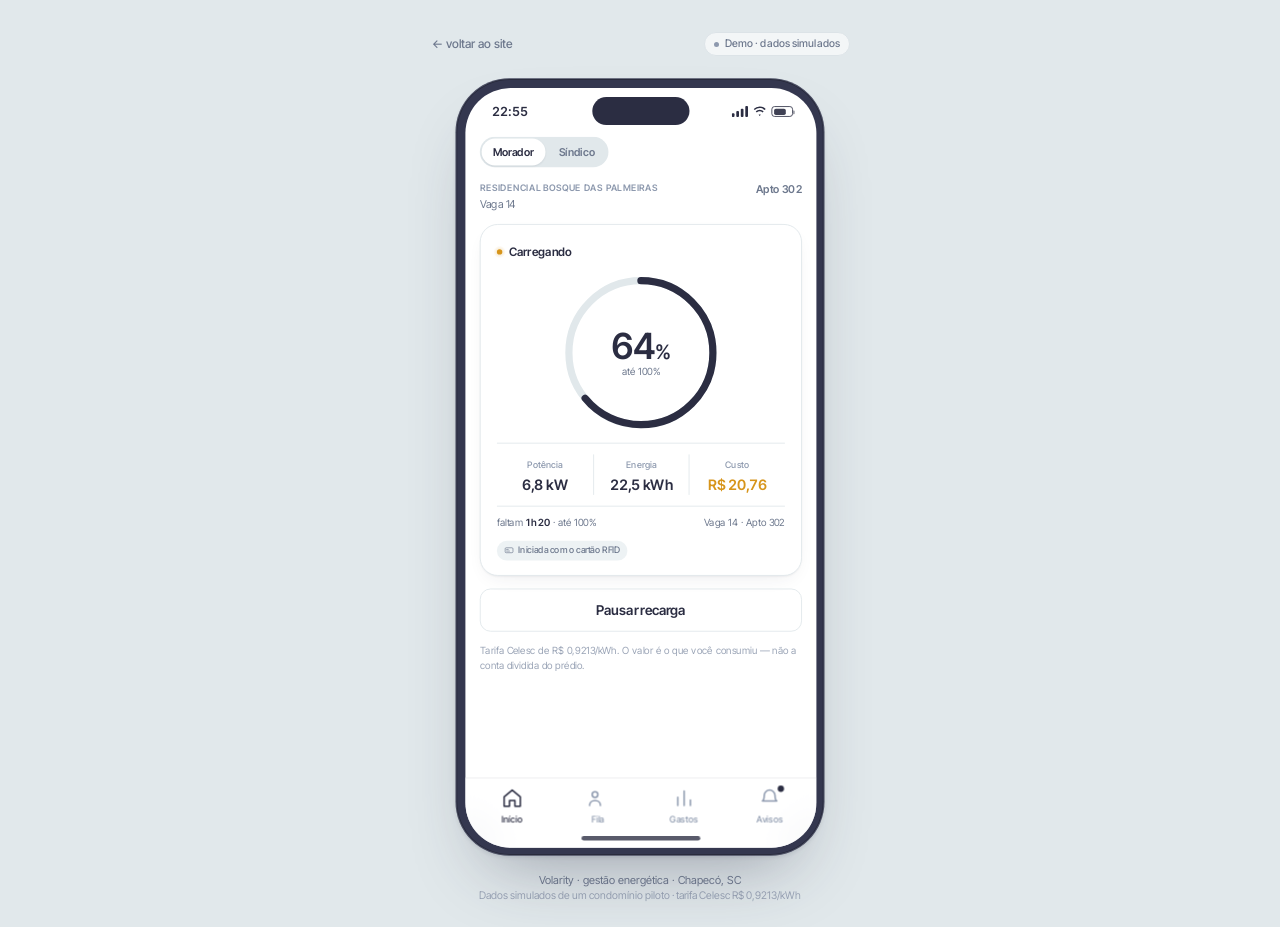
==== painel/index.html @ f6ef62b4 "first commit: landing Volarity + protótipo do app Co-Authored-By: Claude Opus 5.5 <noreply@anthropic" ====
<!doctype html>
<html lang="pt-BR">
<head>
<meta charset="utf-8">
<meta name="viewport" content="width=device-width, initial-scale=1, viewport-fit=cover">
<meta name="theme-color" content="#EDF2F4">
<title>Volarity — app do morador e do síndico</title>
<meta name="description" content="Protótipo navegável do app Volarity: cada recarga de carro elétrico do condomínio medida e cobrada de quem carregou. Dados simulados.">
<link rel="preconnect" href="https://fonts.googleapis.com">
<link rel="preconnect" href="https://fonts.gstatic.com" crossorigin>
<link href="https://fonts.googleapis.com/css2?family=Inter+Tight:wght@400;500;600;700&display=swap" rel="stylesheet">
<link rel="stylesheet" href="css/app.css">
<link rel="stylesheet" href="css/telas.css">
<link rel="icon" href="data:image/svg+xml,%3Csvg xmlns='http://www.w3.org/2000/svg' viewBox='0 0 64 64'%3E%3Crect width='64' height='64' rx='15' fill='%232B2D42'/%3E%3Cpath d='M17 19l15 28 15-28' fill='none' stroke='%23EDF2F4' stroke-width='5' stroke-linecap='round' stroke-linejoin='round'/%3E%3Ccircle cx='47' cy='19' r='4' fill='%23D7951B'/%3E%3C/svg%3E">
</head>
<body>

<!-- ===== fundo da página no desktop ===== -->
<div class="pagina-fundo" aria-hidden="true"></div>

<main class="palco">

  <!-- links de navegação fora do aparelho -->
  <header class="fora">
    <a class="voltar" href="../">← voltar ao site</a>
    <span class="selo-demo">Demo · dados simulados</span>
  </header>

  <!-- ===== iPhone ===== -->
  <div class="aparelho" id="aparelho">
    <div class="aparelho__borda">
      <div class="aparelho__tela" id="tela">

        <!-- Status bar iOS -->
        <div class="statusbar" id="statusbar" aria-hidden="true">
          <span class="statusbar__hora" id="hora-status">9:41</span>
          <span class="statusbar__ilha"></span>
          <span class="statusbar__icones">
            <svg width="18" height="12" viewBox="0 0 18 12" fill="none"><rect x="0" y="8" width="3" height="4" rx="1" fill="currentColor"/><rect x="5" y="5.5" width="3" height="6.5" rx="1" fill="currentColor"/><rect x="10" y="3" width="3" height="9" rx="1" fill="currentColor"/><rect x="15" y="0" width="3" height="12" rx="1" fill="currentColor"/></svg>
            <svg width="16" height="12" viewBox="0 0 16 12" fill="none"><path d="M8 2.2c2.1 0 4 .8 5.5 2.2l1.2-1.2A9.4 9.4 0 0 0 8 .4 9.4 9.4 0 0 0 1.3 3.2l1.2 1.2C4 3 5.9 2.2 8 2.2Zm0 3.6c1.2 0 2.3.4 3.2 1.2l1.2-1.2A6.4 6.4 0 0 0 8 4a6.4 6.4 0 0 0-4.4 1.8l1.2 1.2A4.6 4.6 0 0 1 8 5.8Zm0 3.4c-.5 0-.9.2-1.2.5L8 11l1.2-1.3c-.3-.3-.7-.5-1.2-.5Z" fill="currentColor"/></svg>
            <span class="statusbar__bateria"><i></i></span>
          </span>
        </div>

        <!-- ===== área rolável ===== -->
        <div class="conteudo" id="conteudo">

          <!-- troca de persona -->
          <div class="persona" role="tablist" aria-label="Modo do app">
            <button class="persona__btn is-ativo" role="tab" aria-selected="true" data-persona="morador">Morador</button>
            <button class="persona__btn" role="tab" aria-selected="false" data-persona="sindico">Síndico</button>
          </div>

          <!-- TELAS -->
          <section class="tela" id="visao" data-tela="visao" data-titulo="Início" data-persona="morador"></section>
          <section class="tela" id="fila" data-tela="fila" data-titulo="Fila" data-persona="morador"></section>
          <section class="tela" id="gastos" data-tela="gastos" data-titulo="Gastos" data-persona="morador"></section>
          <section class="tela" id="alertas" data-tela="alertas" data-titulo="Avisos" data-persona="morador"></section>
          <section class="tela" id="sindico" data-tela="sindico" data-titulo="Relatório" data-persona="sindico"></section>
          <section class="tela" id="cadastro" data-tela="cadastro" data-titulo="Cadastro" data-persona="sindico"></section>
          <section class="tela" id="dashboard" data-tela="dashboard" data-titulo="Painel web" data-persona="sindico"></section>

        </div>

        <!-- Notificação push (desce do topo) -->
        <div class="push" id="push" role="status" aria-live="polite">
          <div class="push__icone" aria-hidden="true">
            <svg width="20" height="20" viewBox="0 0 64 64"><rect width="64" height="64" rx="15" fill="#2B2D42"/><path d="M17 19l15 28 15-28" fill="none" stroke="#EDF2F4" stroke-width="6" stroke-linecap="round" stroke-linejoin="round"/><circle cx="47" cy="19" r="5" fill="#D7951B"/></svg>
          </div>
          <div class="push__texto">
            <p class="push__app">Volarity <span id="push-hora">agora</span></p>
            <p class="push__titulo" id="push-titulo">Carregando · 64% · faltam 1 h 20</p>
            <p class="push__corpo" id="push-corpo">Vaga 14 · Apto 302</p>
          </div>
        </div>

        <!-- Folha (sheet) do iOS para compartilhar -->
        <div class="sheet" id="sheet" hidden>
          <div class="sheet__fundo" data-fechar-sheet></div>
          <div class="sheet__caixa" role="dialog" aria-modal="true" aria-labelledby="sheet-titulo">
            <div class="sheet__puxador" aria-hidden="true"></div>
            <h2 class="sheet__titulo" id="sheet-titulo">Relatório de novembro</h2>
            <pre class="sheet__resumo" id="sheet-resumo"></pre>
            <div class="sheet__acoes">
              <button class="btn btn--primario" id="sheet-copiar">Copiar resumo</button>
              <button class="btn btn--contorno" data-fechar-sheet>Fechar</button>
            </div>
          </div>
        </div>

        <!-- Tab bar -->
        <nav class="tabbar" id="tabbar" aria-label="Telas do app">
          <a class="tab is-ativo" href="#visao" data-aba="visao">
            <span class="tab__ico" aria-hidden="true"><svg viewBox="0 0 24 24" fill="none"><path d="M3 10.6 12 3l9 7.6V21h-6v-6.4H9V21H3V10.6Z" stroke="currentColor" stroke-width="1.7" stroke-linejoin="round"/></svg></span>
            <span class="tab__lbl">Início</span>
          </a>
          <a class="tab" href="#fila" data-aba="fila">
            <span class="tab__ico" aria-hidden="true"><svg viewBox="0 0 24 24" fill="none"><circle cx="9" cy="8" r="3.2" stroke="currentColor" stroke-width="1.7"/><path d="M3 20c0-3.2 2.7-5.4 6-5.4s6 2.2 6 5.4" stroke="currentColor" stroke-width="1.7" stroke-linecap="round"/><path d="M16 5.4a3.2 3.2 0 0 1 0 5.6M18 14.9c1.9.6 3 2.2 3 4.1" stroke="currentColor" stroke-width="1.7" stroke-linecap="round"/></svg></span>
            <span class="tab__lbl">Fila</span>
          </a>
          <a class="tab" href="#gastos" data-aba="gastos">
            <span class="tab__ico" aria-hidden="true"><svg viewBox="0 0 24 24" fill="none"><path d="M5 20V11M12 20V4M19 20v-6" stroke="currentColor" stroke-width="1.9" stroke-linecap="round"/></svg></span>
            <span class="tab__lbl">Gastos</span>
          </a>
          <a class="tab" href="#alertas" data-aba="alertas">
            <span class="tab__ico" aria-hidden="true"><svg viewBox="0 0 24 24" fill="none"><path d="M6 9a6 6 0 1 1 12 0c0 5 2 6 2 6H4s2-1 2-6Z" stroke="currentColor" stroke-width="1.7" stroke-linejoin="round"/><path d="M10 19a2 2 0 0 0 4 0" stroke="currentColor" stroke-width="1.7" stroke-linecap="round"/></svg></span>
            <span class="tab__lbl">Avisos</span>
            <span class="tab__ponto" id="tab-ponto" hidden></span>
          </a>
        </nav>

        <!-- barra home do iOS -->
        <div class="homebar" aria-hidden="true"></div>
      </div>
    </div>
  </div>

  <footer class="fora fora--rodape">
    <p>Volarity · gestão energética · Chapecó, SC</p>
    <p class="fora__nota">Dados simulados de um condomínio piloto · tarifa Celesc R$ 0,9213/kWh</p>
  </footer>
</main>

<script src="js/dados.js"></script>
<script src="js/telas.js"></script>
<script src="js/app.js"></script>
</body>
</html>
---- painel/css/app.css ----
/* ============================================================
   Volarity · protótipo do app — base
   tokens de MARCA.md / DESIGN.md · moldura, status bar, tab bar
   este arquivo: tokens + moldura + status bar (o resto em app-2.css)
   ============================================================ */

@import url("app-2.css");

:root{
  /* base — MARCA.md */
  --tinta:    #2B2D42;
  --aco:      #8D99AE;
  --clara:    #EDF2F4;
  --mostarda: #D7951B;
  --verde:    #3B481C;

  /* derivados do mesmo sistema */
  --branco:   #FFFFFF;
  --clara-2:  #E1E8EB;
  --tinta-2:  #34374F;
  --tinta-3:  #3F4259;

  /* texto */
  --texto:    #2B2D42;
  --texto-2:  #6D788D;
  --texto-3:  #9AA4B6;
  --texto-inv:   #EDF2F4;
  --texto-inv-2: #8D99AE;
  --borda:       #DCE3E7;
  --borda-esc:   rgba(141,153,174,.22);

  /* dados */
  --dado-1: #8D99AE;
  --dado-2: #B9C2D0;
  --dado-realce: #2B2D42;

  /* tipografia do app — tamanho real de iOS, não escala */
  --f-app: -apple-system, BlinkMacSystemFont, "SF Pro Text", "Inter Tight", system-ui, "Segoe UI", sans-serif;
  --f-num: "Inter Tight", -apple-system, BlinkMacSystemFont, system-ui, sans-serif;
  --t-app: 15px;
  --t-app-mini: 10px;
  --t-app-num: 40px;

  /* forma */
  --r-4: 4px; --r-8: 8px; --r-12: 12px; --r-20: 20px; --r-28: 28px;

  /* sombras */
  --sombra-cartao: 0 1px 2px rgba(43,45,66,.06), 0 8px 24px -12px rgba(43,45,66,.14);
  --sombra-phone: 0 2px 4px rgba(43,45,66,.10), 0 40px 80px -36px rgba(43,45,66,.42);

  /* motion */
  --e-saida: cubic-bezier(.22,.61,.36,1);
  --e-suave: cubic-bezier(.33,1,.68,1);
  --e-ios:   cubic-bezier(.32,.72,0,1);
}

*,*::before,*::after{ box-sizing:border-box; }

html,body{ margin:0; padding:0; }

body{
  background: var(--clara-2);
  color: var(--texto);
  font-family: var(--f-app);
  font-size: var(--t-app);
  line-height: 1.35;
  -webkit-font-smoothing: antialiased;
  -moz-osx-font-smoothing: grayscale;
  text-rendering: optimizeLegibility;
  min-height: 100svh;
  overflow-x: hidden;
}

button{ font: inherit; color: inherit; background: none; border: 0; padding: 0; cursor: pointer; }
a{ color: inherit; text-decoration: none; }
p,h1,h2,h3,ul,ol,li,pre{ margin: 0; padding: 0; }
ul,ol{ list-style: none; }
svg{ display: block; }

:focus-visible{ outline: 2px solid var(--tinta); outline-offset: 3px; border-radius: 4px; }

/* números sempre tabulares */
.num, .dado__val, .linha__dir, .tabela, .dash, .statusbar__hora, .anel__pct{
  font-variant-numeric: tabular-nums;
  font-feature-settings: "tnum" 1;
}

/* ============================================================
   página / palco
   ============================================================ */

.pagina-fundo{
  position: fixed; inset: 0; z-index: 0;
  background: var(--clara-2);
  pointer-events: none;
}

.palco{
  position: relative; z-index: 1;
  min-height: 100svh;
  display: flex; flex-direction: column;
  align-items: center; justify-content: center;
  gap: 18px;
  padding: 28px 20px 24px;
}

/* links fora do aparelho */
.fora{
  width: 100%; max-width: 420px;
  display: flex; align-items: center; justify-content: space-between;
  gap: 12px;
  font-size: 12px; line-height: 1.2;
  color: var(--texto-2);
}
.voltar{
  display: inline-flex; align-items: center; gap: 4px;
  min-height: 32px; padding: 0 2px;
  font-weight: 500;
  color: var(--texto-2);
  transition: color .18s var(--e-saida);
}
.voltar:hover{ color: var(--tinta); }
.selo-demo{
  display: inline-flex; align-items: center; gap: 6px;
  padding: 5px 9px;
  border: 1px solid var(--borda);
  border-radius: 999px;
  background: rgba(255,255,255,.6);
  font-size: 10.5px; font-weight: 500; letter-spacing: .01em;
  color: var(--texto-2);
  white-space: nowrap;
}
.selo-demo::before{
  content: ""; width: 5px; height: 5px; border-radius: 50%;
  background: var(--aco);
}
.fora--rodape{
  flex-direction: column; align-items: center; gap: 3px;
  text-align: center;
  font-size: 11px; color: var(--texto-2);
}
.fora__nota{ font-size: 10.5px; color: var(--texto-3); }

/* ============================================================
   iPhone — moldura
   ============================================================ */

.aparelho{
  position: relative;
  width: 410px; height: 864px;
  flex: none;
  border-radius: 60px;
  background: var(--tinta-2);
  box-shadow: var(--sombra-phone);
  padding: 0;
}
.aparelho__borda{
  width: 100%; height: 100%;
  padding: 10px;
  border-radius: 60px;
  border: 1px solid rgba(237,242,244,.14);
  box-shadow: inset 0 0 0 1px rgba(0,0,0,.28);
}
.aparelho__tela{
  position: relative;
  width: 390px; height: 844px;
  border-radius: 50px;
  overflow: hidden;
  background: var(--branco);
  display: flex; flex-direction: column;
  isolation: isolate;
}

/* ============================================================
   status bar iOS
   ============================================================ */

.statusbar{
  position: relative; z-index: 6;
  flex: none;
  height: 52px;
  padding: 0 26px 0 30px;
  display: flex; align-items: center; justify-content: space-between;
  color: var(--tinta);
  font-size: 14px; font-weight: 600; letter-spacing: -.01em;
  background: transparent;
  pointer-events: none;
}
.statusbar__hora{ font-family: var(--f-num); font-weight: 600; }
.statusbar__ilha{
  position: absolute; top: 10px; left: 50%; transform: translateX(-50%);
  width: 108px; height: 31px; border-radius: 999px;
  background: var(--tinta);
}
.statusbar__icones{ display: flex; align-items: center; gap: 5px; }
.statusbar__bateria{
  position: relative;
  width: 24px; height: 12px;
  border: 1px solid currentColor; border-radius: 3.5px;
  opacity: .9;
}
.statusbar__bateria::after{
  content: ""; position: absolute; right: -3px; top: 3.5px;
  width: 2px; height: 4px; border-radius: 0 1px 1px 0;
  background: currentColor; opacity: .5;
}
.statusbar__bateria i{
  position: absolute; inset: 1.5px; width: 62%;
  border-radius: 2px; background: currentColor;
}
---- painel/css/telas.css ----
/* ============================================================
   Volarity · protótipo do app — telas
   este arquivo: telas base, recarga ao vivo, listas, fila
   (gastos/avisos/síndico em telas-2.css · dashboard em telas-3.css)
   ============================================================ */

@import url("telas-2.css");
@import url("telas-3.css");

/* ---------- base das telas ---------- */

.tela{ display: none; padding: 0 0 20px; }
.tela.is-ativa{ display: block; animation: tela-in .3s var(--e-ios) both; }
@keyframes tela-in{
  from{ opacity: 0; transform: translateY(6px); }
  to{ opacity: 1; transform: translateY(0); }
}

.tela__topo{
  display: flex; align-items: flex-start; justify-content: space-between; gap: 12px;
  padding: 6px 16px 14px;
}
.tela__local{ font-size: 10px; font-weight: 600; letter-spacing: .06em; text-transform: uppercase; color: var(--aco); }
.tela__sub{ font-size: 12px; color: var(--texto-2); margin-top: 3px; }
.tela__apto{ font-size: 12px; font-weight: 600; color: var(--texto-2); white-space: nowrap; }

.h1-app{
  padding: 4px 16px 12px;
  font-family: var(--f-num);
  font-size: 30px; font-weight: 600; letter-spacing: -.03em; line-height: 1.05;
  color: var(--tinta);
}
.h1-app small{ display: block; font-family: var(--f-app); font-size: 12px; font-weight: 400; letter-spacing: 0; color: var(--texto-2); margin-top: 5px; }

.rodape-dica{
  padding: 14px 16px 0;
  font-size: 11px; line-height: 1.45; color: var(--texto-3);
}

/* ---------- card de recarga ao vivo ---------- */

.card-recarga{
  margin: 0 16px;
  padding: 18px 18px 16px;
  border-radius: var(--r-20);
  background: var(--branco);
  border: 1px solid var(--clara-2);
  box-shadow: var(--sombra-cartao);
}
.status{
  display: inline-flex; align-items: center; gap: 7px;
  font-size: 13px; font-weight: 600; color: var(--tinta);
}
.status__ponto{
  position: relative; width: 6px; height: 6px; border-radius: 50%;
  background: var(--mostarda); flex: none;
}
.status__ponto::after{
  content: ""; position: absolute; inset: -4px; border-radius: 50%;
  background: radial-gradient(circle, rgba(215,149,27,.30) 0%, rgba(215,149,27,0) 70%);
  animation: halo 2.6s ease-in-out infinite;
}
@keyframes halo{ 0%,100%{ transform: scale(.9); opacity: .55; } 50%{ transform: scale(1.15); opacity: 1; } }
.status--fim{ color: var(--verde); }
.status--fim .status__ponto{ background: var(--verde); }
.status--fim .status__ponto::after{ display: none; }
.status--parado{ color: var(--texto-2); }
.status--parado .status__ponto{ background: var(--aco); }
.status--parado .status__ponto::after{ display: none; }

/* anel de bateria */
.anel-wrap{
  position: relative;
  width: 180px; height: 180px;
  margin: 14px auto 6px;
}
.anel{ width: 180px; height: 180px; transform: rotate(-90deg); }
.anel__trilho{ fill: none; stroke: var(--clara-2); stroke-width: 8; }
.anel__arco{
  fill: none; stroke: var(--tinta); stroke-width: 8; stroke-linecap: round;
  transition: stroke-dasharray .8s var(--e-suave);
}
.anel__arco.is-fim{ stroke: var(--verde); }
.anel__centro{
  position: absolute; inset: 0;
  display: flex; flex-direction: column; align-items: center; justify-content: center;
  gap: 1px;
}
.anel__pct{
  font-family: var(--f-num);
  font-size: var(--t-app-num); font-weight: 600; letter-spacing: -.03em; line-height: 1;
  color: var(--tinta);
}
.anel__pct span{ font-size: 22px; font-weight: 600; margin-left: 1px; }
.anel__cap{ font-size: 11px; color: var(--texto-2); }
.anel__check{ width: 44px; height: 44px; color: var(--verde); }

/* linha de dados */
.dados{
  display: grid; grid-template-columns: repeat(3,1fr);
  margin-top: 10px;
  border-top: 1px solid var(--clara-2);
  padding-top: 12px;
}
.dado{ text-align: center; }
.dado + .dado{ border-left: 1px solid var(--clara-2); }
.dado__rot{ font-size: 10px; font-weight: 500; color: var(--aco); letter-spacing: .02em; }
.dado__val{
  display: block; margin-top: 3px;
  font-family: var(--f-num);
  font-size: 16px; font-weight: 600; letter-spacing: -.01em; color: var(--tinta);
  white-space: nowrap;
}
.dado__val--realce{ color: var(--mostarda); }

.card-recarga__pe{
  display: flex; align-items: baseline; justify-content: space-between; gap: 8px;
  margin-top: 12px; padding-top: 11px;
  border-top: 1px solid var(--clara-2);
  font-size: 11px; color: var(--texto-2);
}
.card-recarga__pe strong{ font-weight: 600; color: var(--tinta); }

/* selo de origem RFID */
.origem{
  display: inline-flex; align-items: center; gap: 5px;
  margin-top: 12px;
  padding: 4px 8px;
  border-radius: 999px;
  background: var(--clara);
  font-size: 10px; font-weight: 500; color: var(--texto-2);
}
.origem svg{ width: 11px; height: 11px; }

.bloco-btn{ padding: 14px 16px 0; }

/* ---------- lista nativa iOS ---------- */

.lista{
  margin: 8px 0 0;
  background: var(--branco);
  border-top: 1px solid var(--clara-2);
  border-bottom: 1px solid var(--clara-2);
}
.lista__rot{
  padding: 16px 16px 6px;
  font-size: 11px; font-weight: 600; letter-spacing: .07em; text-transform: uppercase;
  color: var(--aco);
}
.linha{
  position: relative;
  display: flex; align-items: center; gap: 12px;
  min-height: 60px;
  padding: 9px 16px;
  width: 100%;
  text-align: left;
  background: var(--branco);
  transition: background .16s var(--e-saida);
}
.linha + .linha::before{
  content: ""; position: absolute; top: 0; left: 64px; right: 0;
  height: 1px; background: var(--clara-2);
}
.linha--recuo + .linha--recuo::before{ left: 16px; }
.linha:hover{ background: #FAFCFD; }
.linha.is-destaque{ background: var(--clara); }
.linha.is-destaque:hover{ background: var(--clara); }
.linha__av{
  flex: none;
  width: 36px; height: 36px; border-radius: 50%;
  display: grid; place-items: center;
  background: var(--clara);
  font-size: 12px; font-weight: 600; color: var(--texto-2);
  letter-spacing: .01em;
}
.linha__av--tinta{ background: var(--tinta); color: var(--clara); }
.linha__meio{ flex: 1 1 auto; min-width: 0; }
.linha__titulo{
  display: flex; align-items: center; gap: 6px;
  font-size: 15px; font-weight: 500; color: var(--tinta); letter-spacing: -.01em;
}
.linha__meta{ font-size: 12px; color: var(--texto-2); margin-top: 1px; }
.linha__dir{
  flex: none; text-align: right;
  font-family: var(--f-num); font-size: 14px; font-weight: 600; color: var(--tinta);
}
.linha__dir small{ display: block; font-family: var(--f-app); font-size: 10.5px; font-weight: 400; color: var(--aco); margin-top: 1px; }
.linha__pos{
  flex: none; width: 26px;
  font-family: var(--f-num); font-size: 13px; font-weight: 600; color: var(--aco);
  text-align: center;
}
.linha__seta{ flex: none; width: 8px; height: 13px; color: var(--aco); }

.voce{
  display: inline-flex; align-items: center; gap: 5px;
  padding: 2px 6px;
  border-radius: 4px;
  background: var(--branco);
  border: 1px solid var(--clara-2);
  font-size: 9.5px; font-weight: 600; letter-spacing: .03em; text-transform: uppercase;
  color: var(--texto-2);
}

/* ---------- Fila ---------- */

.fila-topo{
  margin: 0 16px 4px;
  padding: 14px 16px;
  border-radius: var(--r-20);
  background: var(--tinta);
  color: var(--clara);
}
.fila-topo__rot{ font-size: 10px; letter-spacing: .07em; text-transform: uppercase; color: var(--aco); }
.fila-topo__pos{
  display: flex; align-items: baseline; gap: 8px;
  margin-top: 6px;
  font-family: var(--f-num); font-size: 34px; font-weight: 600; letter-spacing: -.03em; line-height: 1;
}
.fila-topo__pos span{ font-family: var(--f-app); font-size: 13px; font-weight: 500; letter-spacing: 0; color: var(--aco); }
.fila-topo__pe{
  display: flex; justify-content: space-between; gap: 8px;
  margin-top: 12px; padding-top: 10px;
  border-top: 1px solid rgba(237,242,244,.16);
  font-size: 11px; color: var(--aco);
}
.fila-topo__pe b{ color: var(--clara); font-weight: 600; font-variant-numeric: tabular-nums; }
.fila-vazia{ padding: 34px 16px; text-align: center; color: var(--texto-2); font-size: 14px; }
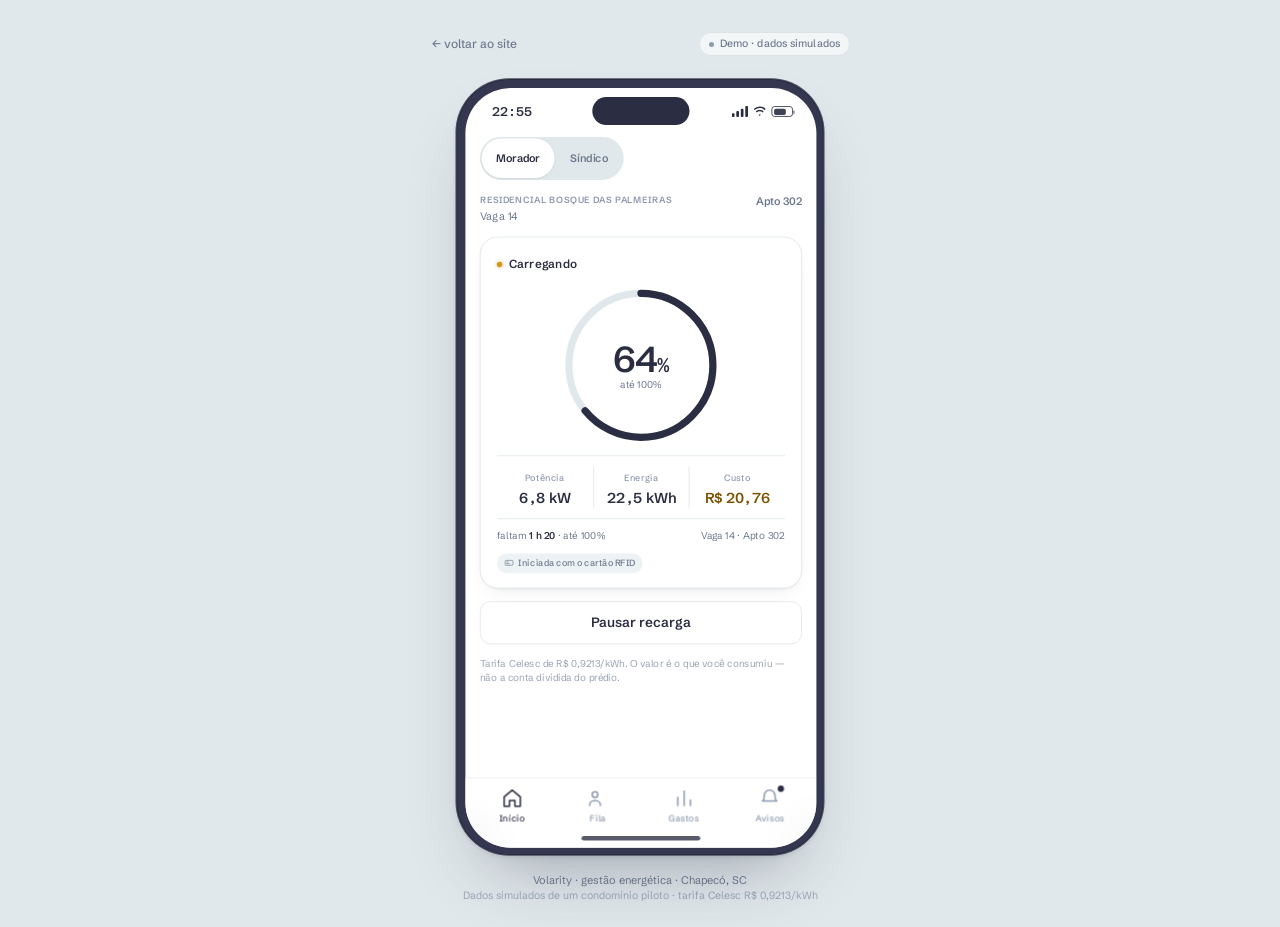
==== commit 7ee89917: "App completo: telas do morador e do síndico, carro novo, fonte SF, ajustes de layout Co-Authored-By:" ====
--- a/painel/index.html
+++ b/painel/index.html
@@ -8,9 +8,10 @@
 <meta name="description" content="Protótipo navegável do app Volarity: cada recarga de carro elétrico do condomínio medida e cobrada de quem carregou. Dados simulados.">
 <link rel="preconnect" href="https://fonts.googleapis.com">
 <link rel="preconnect" href="https://fonts.gstatic.com" crossorigin>
-<link href="https://fonts.googleapis.com/css2?family=Inter+Tight:wght@400;500;600;700&display=swap" rel="stylesheet">
+<link href="https://fonts.googleapis.com/css2?family=Schibsted+Grotesk:wght@400;500;600;700&display=swap" rel="stylesheet">
 <link rel="stylesheet" href="css/app.css">
 <link rel="stylesheet" href="css/telas.css">
+<link rel="stylesheet" href="css/ajustes.css">
 <link rel="icon" href="data:image/svg+xml,%3Csvg xmlns='http://www.w3.org/2000/svg' viewBox='0 0 64 64'%3E%3Crect width='64' height='64' rx='15' fill='%232B2D42'/%3E%3Cpath d='M17 19l15 28 15-28' fill='none' stroke='%23EDF2F4' stroke-width='5' stroke-linecap='round' stroke-linejoin='round'/%3E%3Ccircle cx='47' cy='19' r='4' fill='%23D7951B'/%3E%3C/svg%3E">
 </head>
 <body>
--- a/painel/css/app.css
+++ b/painel/css/app.css
@@ -12,6 +12,7 @@
   --aco:      #8D99AE;
   --clara:    #EDF2F4;
   --mostarda: #D7951B;
+  --mostarda-txt: #7A5200;   /* mesma família, escurecida p/ contraste AA em texto */
   --verde:    #3B481C;
 
   /* derivados do mesmo sistema */
--- a/painel/css/telas.css
+++ b/painel/css/telas.css
@@ -111,7 +111,7 @@
   font-size: 16px; font-weight: 600; letter-spacing: -.01em; color: var(--tinta);
   white-space: nowrap;
 }
-.dado__val--realce{ color: var(--mostarda); }
+.dado__val--realce{ color: var(--mostarda-txt); }
 
 .card-recarga__pe{
   display: flex; align-items: baseline; justify-content: space-between; gap: 8px;
@@ -174,12 +174,12 @@
   letter-spacing: .01em;
 }
 .linha__av--tinta{ background: var(--tinta); color: var(--clara); }
-.linha__meio{ flex: 1 1 auto; min-width: 0; }
+.linha__meio{ flex: 1 1 auto; min-width: 0; display: block; }
 .linha__titulo{
   display: flex; align-items: center; gap: 6px;
   font-size: 15px; font-weight: 500; color: var(--tinta); letter-spacing: -.01em;
 }
-.linha__meta{ font-size: 12px; color: var(--texto-2); margin-top: 1px; }
+.linha__meta{ display: block; font-size: 12px; color: var(--texto-2); margin-top: 1px; }
 .linha__dir{
   flex: none; text-align: right;
   font-family: var(--f-num); font-size: 14px; font-weight: 600; color: var(--tinta);
--- a/painel/css/ajustes.css
+++ b/painel/css/ajustes.css
@@ -0,0 +1,25 @@
+/* Volarity app · ajustes finos (carregado por último) */
+:root{
+  --f-app: -apple-system, BlinkMacSystemFont, "SF Pro Text", "Schibsted Grotesk", "Helvetica Neue", sans-serif;
+  --f-num: -apple-system, BlinkMacSystemFont, "SF Pro Display", "Schibsted Grotesk", sans-serif;
+}
+/* alternador Morador/Síndico não fica mais por cima do conteúdo */
+.persona{ position:relative; top:auto; }
+
+/* número do apartamento no círculo */
+.linha__av{ font-size:10.5px; letter-spacing:-.02em; }
+
+/* carro novo */
+.carro{ height:auto !important; padding:10px 8px 4px; display:block; }
+.carro svg{ height:auto !important; width:100%; max-width:280px; display:block; margin:0 auto; }
+.carro-svg .chao{ stroke:var(--clara-2); stroke-width:2; stroke-linecap:round; }
+.carro-svg .corpo{ fill:var(--tinta); }
+.carro-svg .vidro{ fill:var(--aco); opacity:.55; }
+.carro-svg .friso{ fill:none; stroke:rgba(237,242,244,.16); stroke-width:1.2; }
+.carro-svg .farol{ stroke:var(--clara); stroke-width:2.4; stroke-linecap:round; }
+.carro-svg .roda{ fill:#16171F; }
+.carro-svg .aro{ fill:none; stroke:var(--aco); stroke-width:2.2; }
+.carro-svg .wb{ fill:#fff; stroke:var(--tinta); stroke-width:1.6; }
+.carro-svg .wb-tela{ fill:var(--tinta); }
+.carro-svg .led, .carro-svg .porta{ fill:var(--mostarda); }
+.carro-svg .cabo{ fill:none; stroke:var(--tinta); stroke-width:2.4; stroke-linecap:round; }
